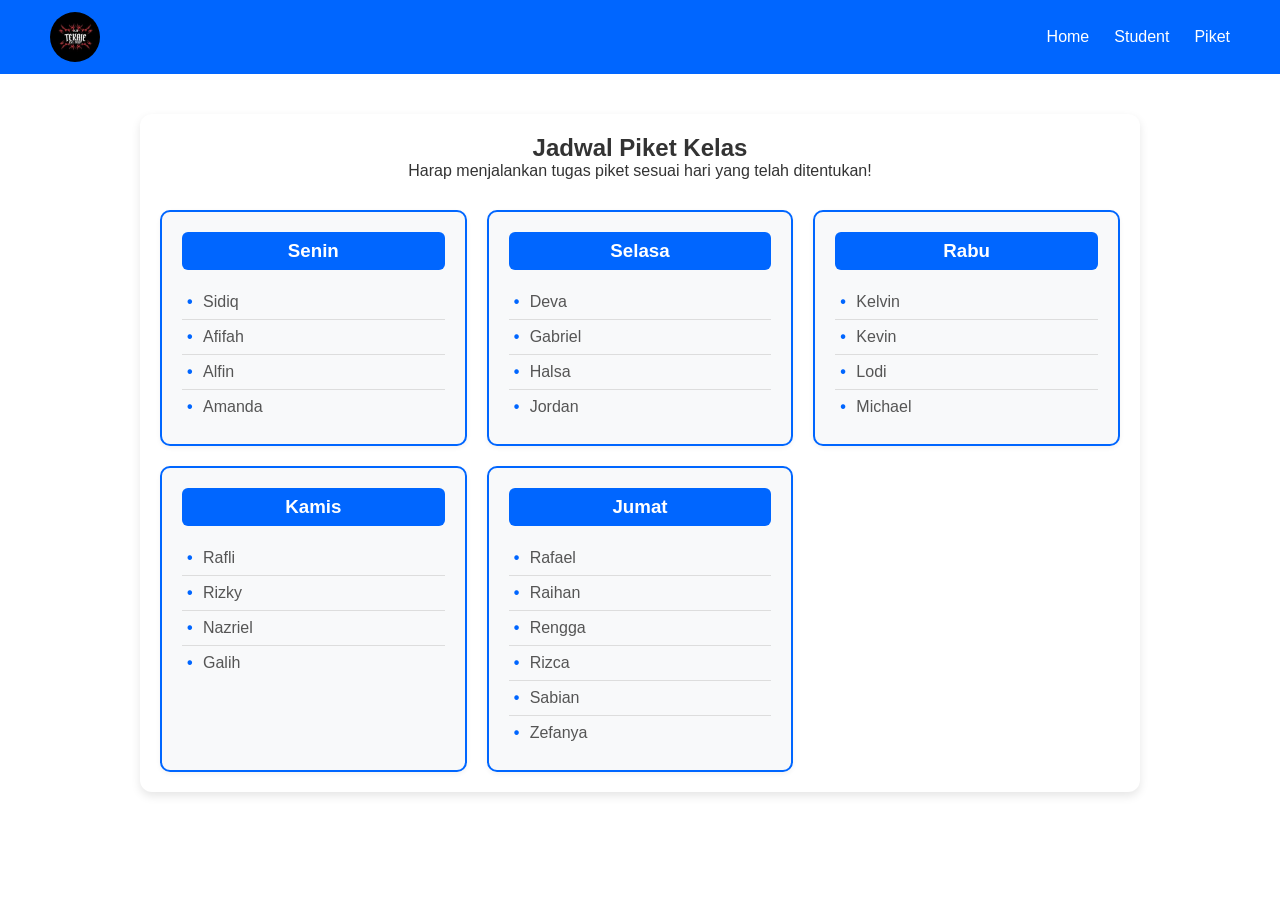
==== piket.html @ 26eb49d2 "Add files via upload" ====
<!DOCTYPE html>
<html lang="id">

<head>
    <meta charset="UTF-8">
    <meta name="viewport" content="width=device-width, initial-scale=1.0">
    <title>Jadwal Piket Kelas</title>
    <link rel="stylesheet" href="style.css">
    <style>
        /* CSS tambahan khusus tampilan daftar piket */
        .piket-container {
            max-width: 1000px;
            margin: 40px auto;
            padding: 20px;
            background-color: #ffffff;
            border-radius: 12px;
            box-shadow: 0 4px 10px rgba(0, 0, 0, 0.1);
        }

        .piket-header {
            text-align: center;
            margin-bottom: 30px;
            color: #333;
        }

        .piket-grid {
            display: grid;
            grid-template-columns: repeat(auto-fit, minmax(280px, 1fr));
            gap: 20px;
        }

        .piket-card {
            background-color: #f8f9fa;
            border: 2px solid #0066ff;
            border-radius: 10px;
            padding: 20px;
            box-shadow: 0 2px 5px rgba(0,0,0,0.05);
        }

        .piket-card h3 {
            background-color: #0066ff;
            color: white;
            padding: 8px 12px;
            border-radius: 6px;
            margin-bottom: 15px;
            text-align: center;
        }

        .piket-card ul {
            list-style: none;
            padding: 0;
        }

        .piket-card li {
            padding: 8px 0;
            border-bottom: 1px solid #ddd;
            color: #555;
            display: flex;
            align-items: center;
        }

        .piket-card li:last-child {
            border-bottom: none;
        }

        .piket-card li::before {
            content: "•";
            color: #0066ff;
            font-weight: bold;
            display: inline-block;
            width: 1em;
            margin-left: 5px;
        }
    </style>
</head>

<body>
    <!-- Navigation Bar -->
    <header class="Nav-Atas">
        <div class="Logo">
            <img src="logo12B.jpg" alt="Logo">
        </div>

        <div class="nav-konten">
            <ul class="nav-link">
                <!-- Link kembali ke Home -->
                <li><a href="index.html">Home</a></li>
                <li><a href="student.html">Student</a></li>
                <li><a href="piket.html">Piket</a></li>
            </ul>
        </div>
    </header>

    <!-- Konten Jadwal Piket -->
    <main class="piket-container">
        <div class="piket-header">
            <h2>Jadwal Piket Kelas</h2>
            <p>Harap menjalankan tugas piket sesuai hari yang telah ditentukan!</p>
        </div>

        <div class="piket-grid">
            <!-- Senin -->
            <div class="piket-card">
                <h3>Senin</h3>
                <ul>
                    <li>Sidiq</li>
                    <li>Afifah</li>
                    <li>Alfin</li>
                    <li>Amanda</li>
                </ul>
            </div>

            <!-- Selasa -->
            <div class="piket-card">
                <h3>Selasa</h3>
                <ul>
                    <li>Deva</li>
                    <li>Gabriel</li>
                    <li>Halsa</li>
                    <li>Jordan</li>
                </ul>
            </div>

            <!-- Rabu -->
            <div class="piket-card">
                <h3>Rabu</h3>
                <ul>
                    <li>Kelvin</li>
                    <li>Kevin</li>
                    <li>Lodi</li>
                    <li>Michael</li>
                </ul>
            </div>

            <!-- Kamis -->
            <div class="piket-card">
                <h3>Kamis</h3>
                <ul>
                    <li>Rafli</li>
                    <li>Rizky</li>
                    <li>Nazriel</li>
                    <li>Galih</li>
                </ul>
            </div>

            <!-- Jumat -->
            <div class="piket-card">
                <h3>Jumat</h3>
                <ul>
                    <li>Rafael</li>
                    <li>Raihan</li>
                    <li>Rengga</li>
                    <li>Rizca</li>
                    <li>Sabian</li>
                    <li>Zefanya</li>
                </ul>
            </div>
        </div>
    </main>
</body>

</html>
---- style.css ----
* {
    margin: 0;
    padding: 0;
    box-sizing: border-box;
    font-family: Arial, sans-serif;
}


.Nav-Atas {
    background-color: #0066ff;
    justify-content: space-between;
    display: flex;
    align-items: center;
    padding: 12px 50px;
}

.Logo img {
    height: 50px;
    display: block;
    border-radius: 50%;
}

.nav-konten {
    display: flex;
    align-items: center;
    gap: 25px;
}

.nav-link {
    display: flex;
    list-style: none;
    gap: 25px;
}

.nav-link a {
    color: white;
    text-decoration: none;
}

.slide-foto {
    width: 90%;
    max-width: 1000px;
    height: 500px;
    margin: 0 auto;
    position: relative;
    overflow: hidden;
    border-radius: 15px;
    background-color: #e0e0e0;
    box-shadow: 0 10px 30px rgba(0, 0, 0, 0.3)
}

.slide {
    min-width: 100%;
    height: 100%;
}

.slide.active-slide {
    display: block;
}

.slide img {
    width: 100%;
    height: 100%;
    object-fit: cover;
}

.slider-wrapper {
    display: flex;
    width: 100%;
    height: 100%;
    transition: transform 0.5s ease-in-out;
}

.panah-sebelum,
.panah-selanjutnya {
    position: absolute;
    top: 50%;
    transform: translateY(-50%);
    background-color: rgba(0, 0, 0, 0.5);
    color: white;
    border: none;
    padding: 12px 18px;
    font-size: 20px;
    cursor: pointer;
    border-radius: 50%;
    transition: 0.3s;
    z-index: 10;
}

.panah-sebelum:hover,
.panah-selanjutnya:hover {
    background-color: rgba(0, 0, 0, 0.8);
}

.panah-sebelum {
    left: 15px;
}

.panah-selanjutnya {
    right: 15px;
}

.dots-container {
    position: absolute;
    bottom: 15px;
    left: 50%;
    transform: translateX(-50%);
    display: flex;
    gap: 10px;
    z-index: 10;
}

.dot {
    width: 12px;
    height: 12px;
    background-color: rgba(255, 255, 255, 0.5);
    border-radius: 50%;
    cursor: pointer;
    transition: all 0.3s ease;
}

.dot:hover {
    background-color: rgba(255, 255, 255, 0.8);
}

.dot.active {
    background-color: #ffffff;
    width: 25px;
    border-radius: 10px;
}

/* Container Latar Belakang Foto */
.hero-section {
    width: 100%;
    /* Menggunakan gambar latar belakang (ganti nama file gambar background-mu) */
    background-image: url('foto6.jpg');
    background-size: cover;
    background-position: center;
    background-repeat: no-repeat;
    padding: 40px 0;
    /* Memberi jarak atas dan bawah kotak slider */
}
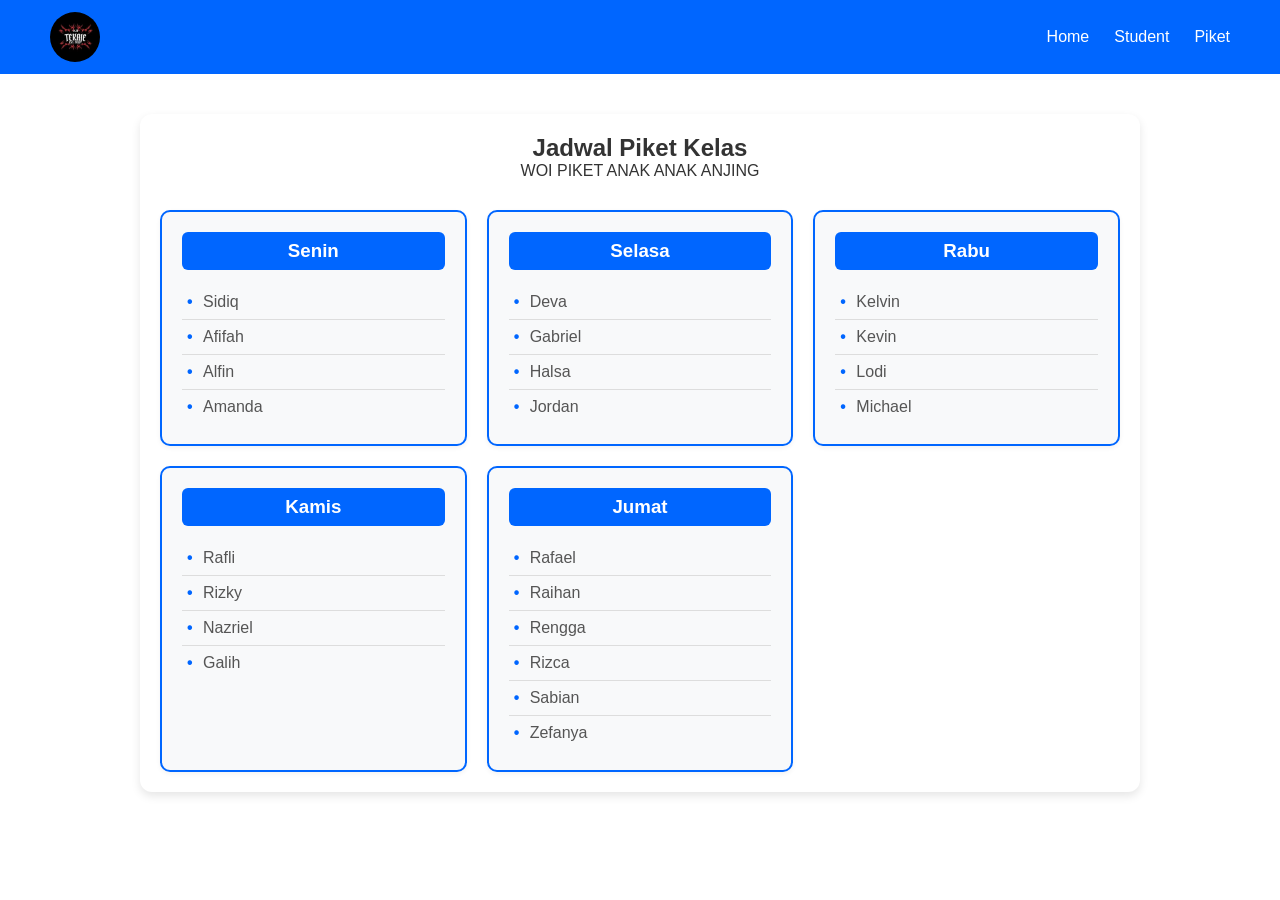
==== commit 23423e3b: "change" ====
--- a/piket.html
+++ b/piket.html
@@ -95,7 +95,7 @@
     <main class="piket-container">
         <div class="piket-header">
             <h2>Jadwal Piket Kelas</h2>
-            <p>Harap menjalankan tugas piket sesuai hari yang telah ditentukan!</p>
+            <p>WOI PIKET ANAK ANAK ANJING</p>
         </div>
 
         <div class="piket-grid">
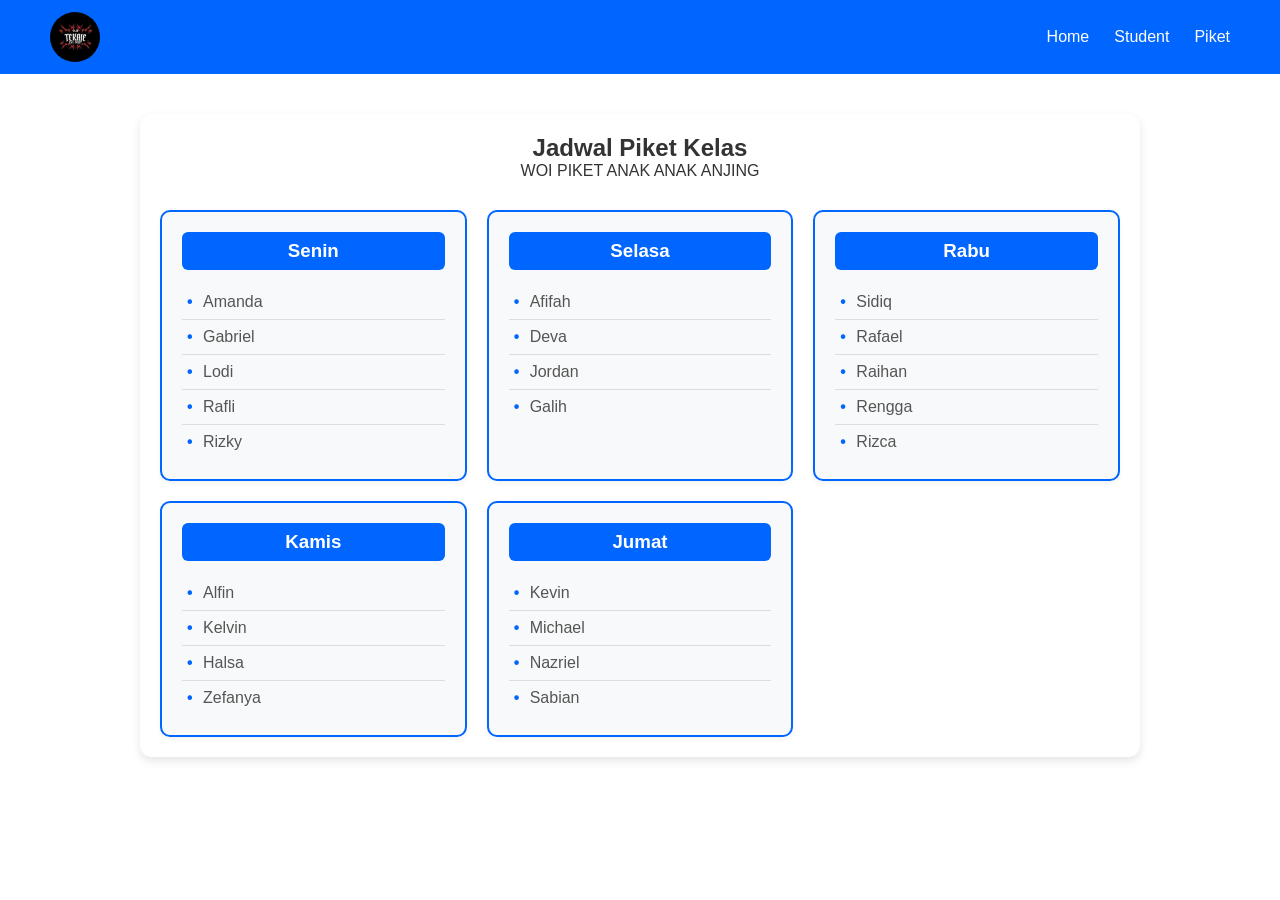
==== commit f5136737: "change" ====
--- a/piket.html
+++ b/piket.html
@@ -103,10 +103,11 @@
             <div class="piket-card">
                 <h3>Senin</h3>
                 <ul>
-                    <li>Sidiq</li>
-                    <li>Afifah</li>
-                    <li>Alfin</li>
                     <li>Amanda</li>
+                    <li>Gabriel</li>
+                    <li>Lodi</li>
+                    <li>Rafli</li>
+                    <li>Rizky</li>
                 </ul>
             </div>
 
@@ -114,10 +115,10 @@
             <div class="piket-card">
                 <h3>Selasa</h3>
                 <ul>
+                    <li>Afifah</li>
                     <li>Deva</li>
-                    <li>Gabriel</li>
-                    <li>Halsa</li>
                     <li>Jordan</li>
+                    <li>Galih</li>
                 </ul>
             </div>
 
@@ -125,10 +126,11 @@
             <div class="piket-card">
                 <h3>Rabu</h3>
                 <ul>
-                    <li>Kelvin</li>
-                    <li>Kevin</li>
-                    <li>Lodi</li>
-                    <li>Michael</li>
+                    <li>Sidiq</li>
+                    <li>Rafael</li>
+                    <li>Raihan</li>
+                    <li>Rengga</li>
+                    <li>Rizca</li>
                 </ul>
             </div>
 
@@ -136,10 +138,10 @@
             <div class="piket-card">
                 <h3>Kamis</h3>
                 <ul>
-                    <li>Rafli</li>
-                    <li>Rizky</li>
-                    <li>Nazriel</li>
-                    <li>Galih</li>
+                    <li>Alfin</li>
+                    <li>Kelvin</li>
+                    <li>Halsa</li>
+                    <li>Zefanya</li>
                 </ul>
             </div>
 
@@ -147,12 +149,10 @@
             <div class="piket-card">
                 <h3>Jumat</h3>
                 <ul>
-                    <li>Rafael</li>
-                    <li>Raihan</li>
-                    <li>Rengga</li>
-                    <li>Rizca</li>
+                    <li>Kevin</li>
+                    <li>Michael</li>
+                    <li>Nazriel</li>
                     <li>Sabian</li>
-                    <li>Zefanya</li>
                 </ul>
             </div>
         </div>
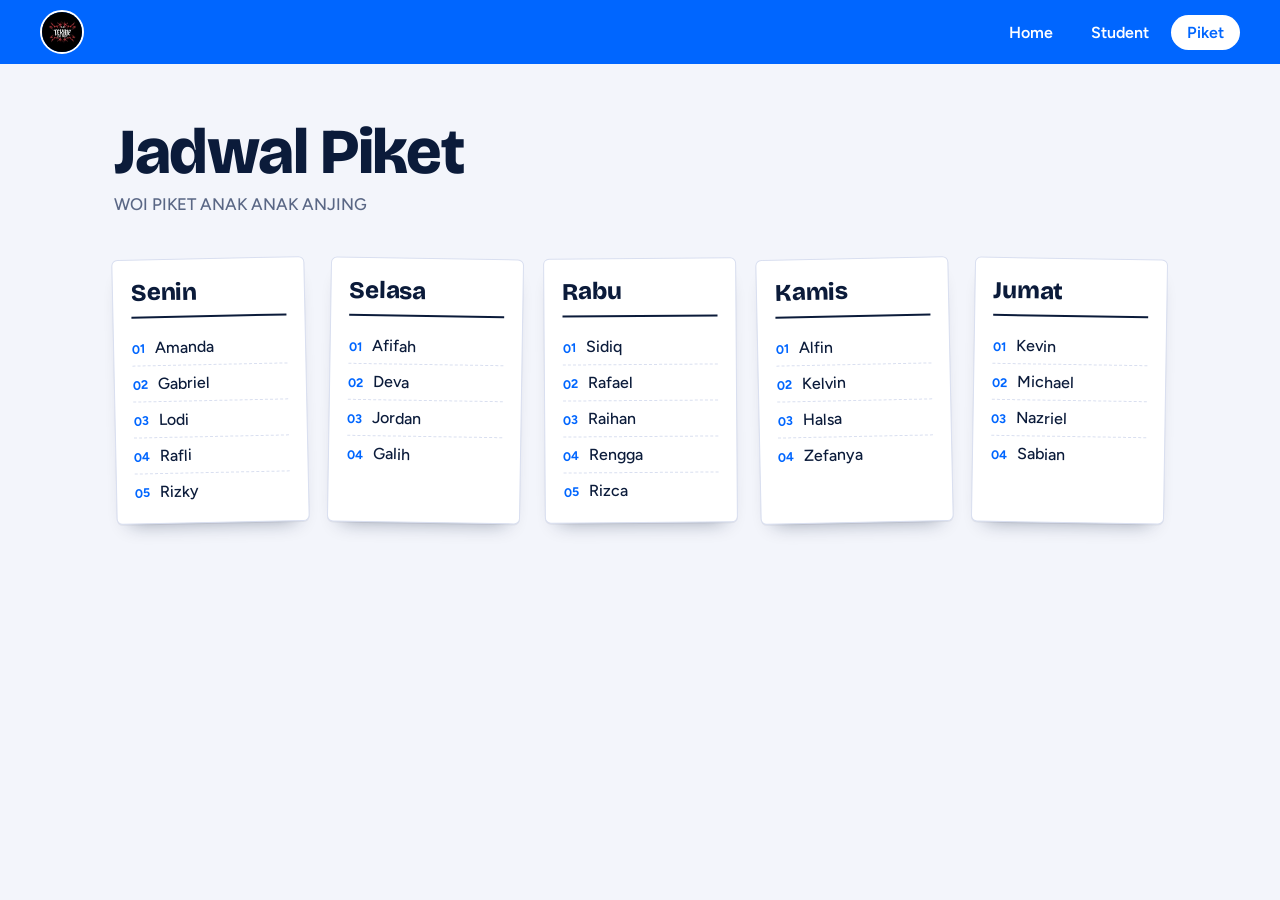
==== commit cd877055: "s" ====
--- a/piket.html
+++ b/piket.html
@@ -5,58 +5,86 @@
     <meta charset="UTF-8">
     <meta name="viewport" content="width=device-width, initial-scale=1.0">
     <title>Jadwal Piket Kelas</title>
+    <link rel="preconnect" href="https://fonts.googleapis.com">
+    <link rel="preconnect" href="https://fonts.gstatic.com" crossorigin>
+    <link href="https://fonts.googleapis.com/css2?family=Bricolage+Grotesque:opsz,wght@12..96,700;12..96,800&family=Figtree:wght@400;500;600&display=swap" rel="stylesheet">
     <link rel="stylesheet" href="style.css">
     <style>
-        /* CSS tambahan khusus tampilan daftar piket */
-        .piket-container {
-            max-width: 1000px;
-            margin: 40px auto;
-            padding: 20px;
-            background-color: #ffffff;
-            border-radius: 12px;
-            box-shadow: 0 4px 10px rgba(0, 0, 0, 0.1);
-        }
-
         .piket-header {
-            text-align: center;
-            margin-bottom: 30px;
-            color: #333;
+            max-width: 1100px;
+            margin: 0 auto;
+            padding: 56px 24px 8px;
+        }
+
+        .piket-header h2 {
+            font-family: "Bricolage Grotesque", "Segoe UI", Arial, sans-serif;
+            font-size: clamp(2.4rem, 6vw, 4rem);
+            font-weight: 800;
+            line-height: 1;
+            letter-spacing: -0.02em;
+        }
+
+        .piket-header p {
+            margin-top: 10px;
+            font-size: 1.05rem;
+            font-weight: 500;
+            color: #5a6785;
         }
 
         .piket-grid {
             display: grid;
-            grid-template-columns: repeat(auto-fit, minmax(280px, 1fr));
-            gap: 20px;
-        }
+            grid-template-columns: repeat(auto-fit, minmax(180px, 1fr));
+            gap: 30px 22px;
+            max-width: 1100px;
+            margin: 0 auto;
+            padding: 36px 24px 80px;
+            animation: rise 0.5s ease-out both;
+        }
+
+        @keyframes rise {
+            from { opacity: 0; transform: translateY(14px); }
+        }
+
+        /* Kemiringan tipis, sama seperti kartu di halaman Student */
+        .piket-card:nth-child(3n + 1) { transform: rotate(-1.2deg); }
+        .piket-card:nth-child(3n + 2) { transform: rotate(0.9deg); }
+        .piket-card:nth-child(3n)     { transform: rotate(-0.4deg); }
 
         .piket-card {
-            background-color: #f8f9fa;
-            border: 2px solid #0066ff;
-            border-radius: 10px;
-            padding: 20px;
-            box-shadow: 0 2px 5px rgba(0,0,0,0.05);
+            position: relative;
+            padding: 18px 18px 14px;
+            background-color: #fff;
+            border: 1px solid #d9dff0;
+            border-radius: 6px;
+            box-shadow:
+                0 1px 0 rgba(11, 27, 58, 0.06),
+                0 12px 20px -14px rgba(11, 27, 58, 0.45);
         }
 
         .piket-card h3 {
-            background-color: #0066ff;
-            color: white;
-            padding: 8px 12px;
-            border-radius: 6px;
-            margin-bottom: 15px;
-            text-align: center;
+            margin-bottom: 12px;
+            padding-bottom: 10px;
+            border-bottom: 2px solid var(--ink);
+            font-family: "Bricolage Grotesque", "Segoe UI", Arial, sans-serif;
+            font-size: 1.5rem;
+            font-weight: 800;
+            letter-spacing: -0.01em;
         }
 
         .piket-card ul {
             list-style: none;
-            padding: 0;
+            counter-reset: urut;
         }
 
         .piket-card li {
+            counter-increment: urut;
+            display: flex;
+            align-items: baseline;
+            gap: 10px;
             padding: 8px 0;
-            border-bottom: 1px solid #ddd;
-            color: #555;
-            display: flex;
-            align-items: center;
+            border-bottom: 1px dashed #d9dff0;
+            font-weight: 500;
+            color: var(--ink);
         }
 
         .piket-card li:last-child {
@@ -64,18 +92,44 @@
         }
 
         .piket-card li::before {
-            content: "•";
-            color: #0066ff;
-            font-weight: bold;
-            display: inline-block;
-            width: 1em;
-            margin-left: 5px;
+            content: counter(urut, decimal-leading-zero);
+            font-size: 0.78rem;
+            font-weight: 700;
+            color: var(--blue);
+        }
+
+        /* Kartu hari ini (diisi otomatis oleh script) */
+        .piket-card.hari-ini {
+            transform: rotate(0deg);
+            border: 2px solid var(--ink);
+            box-shadow: 5px 5px 0 var(--ink);
+        }
+
+        .piket-card.hari-ini::after {
+            content: "Hari ini";
+            position: absolute;
+            top: -12px;
+            right: 14px;
+            padding: 4px 11px;
+            border-radius: 999px;
+            background-color: var(--mark);
+            color: var(--ink);
+            font-size: 0.75rem;
+            font-weight: 700;
+        }
+
+        @media (max-width: 600px) {
+            .piket-header { padding: 36px 16px 4px; }
+            .piket-grid { padding: 28px 16px 64px; gap: 26px 14px; }
+        }
+
+        @media (prefers-reduced-motion: reduce) {
+            .piket-grid { animation: none; }
         }
     </style>
 </head>
 
 <body>
-    <!-- Navigation Bar -->
     <header class="Nav-Atas">
         <div class="Logo">
             <img src="logo12B.jpg" alt="Logo">
@@ -83,80 +137,85 @@
 
         <div class="nav-konten">
             <ul class="nav-link">
-                <!-- Link kembali ke Home -->
                 <li><a href="index.html">Home</a></li>
                 <li><a href="student.html">Student</a></li>
-                <li><a href="piket.html">Piket</a></li>
+                <li><a href="piket.html" class="active">Piket</a></li>
             </ul>
         </div>
     </header>
 
-    <!-- Konten Jadwal Piket -->
-    <main class="piket-container">
-        <div class="piket-header">
-            <h2>Jadwal Piket Kelas</h2>
-            <p>WOI PIKET ANAK ANAK ANJING</p>
-        </div>
-
-        <div class="piket-grid">
-            <!-- Senin -->
-            <div class="piket-card">
-                <h3>Senin</h3>
-                <ul>
-                    <li>Amanda</li>
-                    <li>Gabriel</li>
-                    <li>Lodi</li>
-                    <li>Rafli</li>
-                    <li>Rizky</li>
-                </ul>
-            </div>
-
-            <!-- Selasa -->
-            <div class="piket-card">
-                <h3>Selasa</h3>
-                <ul>
-                    <li>Afifah</li>
-                    <li>Deva</li>
-                    <li>Jordan</li>
-                    <li>Galih</li>
-                </ul>
-            </div>
-
-            <!-- Rabu -->
-            <div class="piket-card">
-                <h3>Rabu</h3>
-                <ul>
-                    <li>Sidiq</li>
-                    <li>Rafael</li>
-                    <li>Raihan</li>
-                    <li>Rengga</li>
-                    <li>Rizca</li>
-                </ul>
-            </div>
-
-            <!-- Kamis -->
-            <div class="piket-card">
-                <h3>Kamis</h3>
-                <ul>
-                    <li>Alfin</li>
-                    <li>Kelvin</li>
-                    <li>Halsa</li>
-                    <li>Zefanya</li>
-                </ul>
-            </div>
-
-            <!-- Jumat -->
-            <div class="piket-card">
-                <h3>Jumat</h3>
-                <ul>
-                    <li>Kevin</li>
-                    <li>Michael</li>
-                    <li>Nazriel</li>
-                    <li>Sabian</li>
-                </ul>
-            </div>
+    <section class="piket-header">
+        <h2>Jadwal Piket</h2>
+        <p>WOI PIKET ANAK ANAK ANJING</p>
+    </section>
+
+    <main class="piket-grid">
+        <div class="piket-card">
+            <h3>Senin</h3>
+            <ul>
+                <li>Amanda</li>
+                <li>Gabriel</li>
+                <li>Lodi</li>
+                <li>Rafli</li>
+                <li>Rizky</li>
+            </ul>
+        </div>
+
+        <div class="piket-card">
+            <h3>Selasa</h3>
+            <ul>
+                <li>Afifah</li>
+                <li>Deva</li>
+                <li>Jordan</li>
+                <li>Galih</li>
+            </ul>
+        </div>
+
+        <div class="piket-card">
+            <h3>Rabu</h3>
+            <ul>
+                <li>Sidiq</li>
+                <li>Rafael</li>
+                <li>Raihan</li>
+                <li>Rengga</li>
+                <li>Rizca</li>
+            </ul>
+        </div>
+
+        <div class="piket-card">
+            <h3>Kamis</h3>
+            <ul>
+                <li>Alfin</li>
+                <li>Kelvin</li>
+                <li>Halsa</li>
+                <li>Zefanya</li>
+            </ul>
+        </div>
+
+        <div class="piket-card">
+            <h3>Jumat</h3>
+            <ul>
+                <li>Kevin</li>
+                <li>Michael</li>
+                <li>Nazriel</li>
+                <li>Sabian</li>
+            </ul>
         </div>
     </main>
+
+    <script>
+        // Tandai kartu piket untuk hari ini (Senin-Jumat)
+        (function () {
+            const nama = ["Minggu", "Senin", "Selasa", "Rabu", "Kamis", "Jumat", "Sabtu"];
+            const hariIni = nama[new Date().getDay()];
+
+            document.querySelectorAll(".piket-card").forEach(function (card) {
+                if (card.querySelector("h3").textContent.trim() === hariIni) {
+                    card.classList.add("hari-ini");
+                }
+            });
+        })();
+    </script>
 </body>
 
-</html>
+</html>
--- a/style.css
+++ b/style.css
@@ -1,52 +1,144 @@
+/* ============ Token ============ */
+:root {
+    --ink: #0b1b3a;
+    --blue: #0066ff;
+    --paper: #f3f5fb;
+    --mark: #ffd23f;
+}
+
 * {
+    box-sizing: border-box;
     margin: 0;
     padding: 0;
-    box-sizing: border-box;
-    font-family: Arial, sans-serif;
-}
-
-
+}
+
+body {
+    font-family: "Figtree", "Segoe UI", Arial, sans-serif;
+    background-color: var(--paper);
+    color: var(--ink);
+    min-height: 100vh;
+}
+
+/* ============ Navigasi ============ */
 .Nav-Atas {
-    background-color: #0066ff;
+    position: sticky;
+    top: 0;
+    z-index: 50;
+    display: flex;
+    align-items: center;
     justify-content: space-between;
+    padding: 10px 40px;
+    background-color: var(--blue);
+}
+
+.Logo img {
+    display: block;
+    height: 44px;
+    width: 44px;
+    object-fit: cover;
+    border-radius: 50%;
+    border: 2px solid #fff;
+}
+
+.nav-konten {
     display: flex;
     align-items: center;
-    padding: 12px 50px;
-}
-
-.Logo img {
-    height: 50px;
-    display: block;
-    border-radius: 50%;
-}
-
-.nav-konten {
-    display: flex;
-    align-items: center;
-    gap: 25px;
 }
 
 .nav-link {
     display: flex;
+    gap: 6px;
     list-style: none;
-    gap: 25px;
 }
 
 .nav-link a {
-    color: white;
+    display: block;
+    padding: 8px 16px;
+    border-radius: 999px;
+    color: #fff;
     text-decoration: none;
-}
-
-.slide-foto {
+    font-weight: 600;
+    transition: background-color 0.2s ease;
+}
+
+.nav-link a:hover {
+    background-color: rgba(255, 255, 255, 0.18);
+}
+
+.nav-link a.active {
+    background-color: #fff;
+    color: var(--blue);
+}
+
+.nav-link a:focus-visible {
+    outline: 3px solid #fff;
+    outline-offset: 2px;
+}
+
+/* ============ Hero ============ */
+.hero-section {
+    position: relative;
+    width: 100%;
+    padding: 56px 20px 72px;
+    background-image: url('foto6.jpg');
+    background-size: cover;
+    background-position: center;
+    background-repeat: no-repeat;
+}
+
+/* Lapisan gelap supaya tulisan tetap terbaca di atas foto */
+.hero-section::before {
+    content: "";
+    position: absolute;
+    inset: 0;
+    background: linear-gradient(180deg, rgba(11, 27, 58, 0.78), rgba(11, 27, 58, 0.55));
+}
+
+.hero-teks {
+    position: relative;
+    z-index: 1;
     width: 90%;
     max-width: 1000px;
-    height: 500px;
+    margin: 0 auto 28px;
+    color: #fff;
+}
+
+.hero-teks h1 {
+    font-family: "Bricolage Grotesque", "Segoe UI", Arial, sans-serif;
+    font-size: clamp(2.6rem, 7vw, 4.6rem);
+    font-weight: 800;
+    line-height: 1;
+    letter-spacing: -0.02em;
+}
+
+.hero-teks p {
+    margin-top: 10px;
+    font-size: 1.1rem;
+    font-weight: 500;
+    color: rgba(255, 255, 255, 0.85);
+}
+
+/* ============ Slider ============ */
+.slide-foto {
+    position: relative;
+    z-index: 1;
+    width: 90%;
+    max-width: 1000px;
+    height: clamp(240px, 55vw, 520px);
     margin: 0 auto;
-    position: relative;
     overflow: hidden;
-    border-radius: 15px;
-    background-color: #e0e0e0;
-    box-shadow: 0 10px 30px rgba(0, 0, 0, 0.3)
+    border: 10px solid #fff;
+    border-radius: 6px;
+    background-color: #fff;
+    box-shadow: 0 24px 40px -16px rgba(0, 0, 0, 0.6);
+    transform: rotate(-0.6deg);
+}
+
+.slider-wrapper {
+    display: flex;
+    width: 100%;
+    height: 100%;
+    transition: transform 0.5s ease-in-out;
 }
 
 .slide {
@@ -59,84 +151,108 @@
 }
 
 .slide img {
+    display: block;
     width: 100%;
     height: 100%;
     object-fit: cover;
-}
-
-.slider-wrapper {
-    display: flex;
-    width: 100%;
-    height: 100%;
-    transition: transform 0.5s ease-in-out;
 }
 
 .panah-sebelum,
 .panah-selanjutnya {
     position: absolute;
     top: 50%;
+    z-index: 10;
     transform: translateY(-50%);
-    background-color: rgba(0, 0, 0, 0.5);
-    color: white;
-    border: none;
-    padding: 12px 18px;
-    font-size: 20px;
+    width: 44px;
+    height: 44px;
+    display: flex;
+    align-items: center;
+    justify-content: center;
+    padding: 0;
+    border: 2px solid #fff;
+    border-radius: 10px;
+    background-color: var(--ink);
+    color: #fff;
+    font-size: 18px;
     cursor: pointer;
-    border-radius: 50%;
-    transition: 0.3s;
-    z-index: 10;
+    transition: background-color 0.2s ease;
 }
 
 .panah-sebelum:hover,
 .panah-selanjutnya:hover {
-    background-color: rgba(0, 0, 0, 0.8);
+    background-color: var(--blue);
+}
+
+.panah-sebelum:focus-visible,
+.panah-selanjutnya:focus-visible,
+.dot:focus-visible {
+    outline: 3px solid var(--mark);
+    outline-offset: 2px;
 }
 
 .panah-sebelum {
-    left: 15px;
+    left: 14px;
 }
 
 .panah-selanjutnya {
-    right: 15px;
+    right: 14px;
 }
 
 .dots-container {
     position: absolute;
-    bottom: 15px;
+    bottom: 14px;
     left: 50%;
+    z-index: 10;
     transform: translateX(-50%);
     display: flex;
-    gap: 10px;
-    z-index: 10;
+    gap: 8px;
+    padding: 7px 12px;
+    border-radius: 999px;
+    background-color: rgba(11, 27, 58, 0.55);
 }
 
 .dot {
-    width: 12px;
-    height: 12px;
-    background-color: rgba(255, 255, 255, 0.5);
-    border-radius: 50%;
+    width: 10px;
+    height: 10px;
+    border-radius: 999px;
+    background-color: rgba(255, 255, 255, 0.55);
     cursor: pointer;
     transition: all 0.3s ease;
 }
 
 .dot:hover {
-    background-color: rgba(255, 255, 255, 0.8);
+    background-color: rgba(255, 255, 255, 0.9);
 }
 
 .dot.active {
-    background-color: #ffffff;
-    width: 25px;
-    border-radius: 10px;
-}
-
-/* Container Latar Belakang Foto */
-.hero-section {
-    width: 100%;
-    /* Menggunakan gambar latar belakang (ganti nama file gambar background-mu) */
-    background-image: url('foto6.jpg');
-    background-size: cover;
-    background-position: center;
-    background-repeat: no-repeat;
-    padding: 40px 0;
-    /* Memberi jarak atas dan bawah kotak slider */
-}+    width: 24px;
+    background-color: var(--mark);
+}
+
+/* ============ HP ============ */
+@media (max-width: 600px) {
+    .Nav-Atas {
+        padding: 10px 16px;
+    }
+
+    .hero-section {
+        padding: 36px 12px 48px;
+    }
+
+    .slide-foto {
+        border-width: 6px;
+    }
+
+    .panah-sebelum,
+    .panah-selanjutnya {
+        width: 38px;
+        height: 38px;
+    }
+}
+
+@media (prefers-reduced-motion: reduce) {
+    * {
+        transition: none !important;
+    }
+}
+
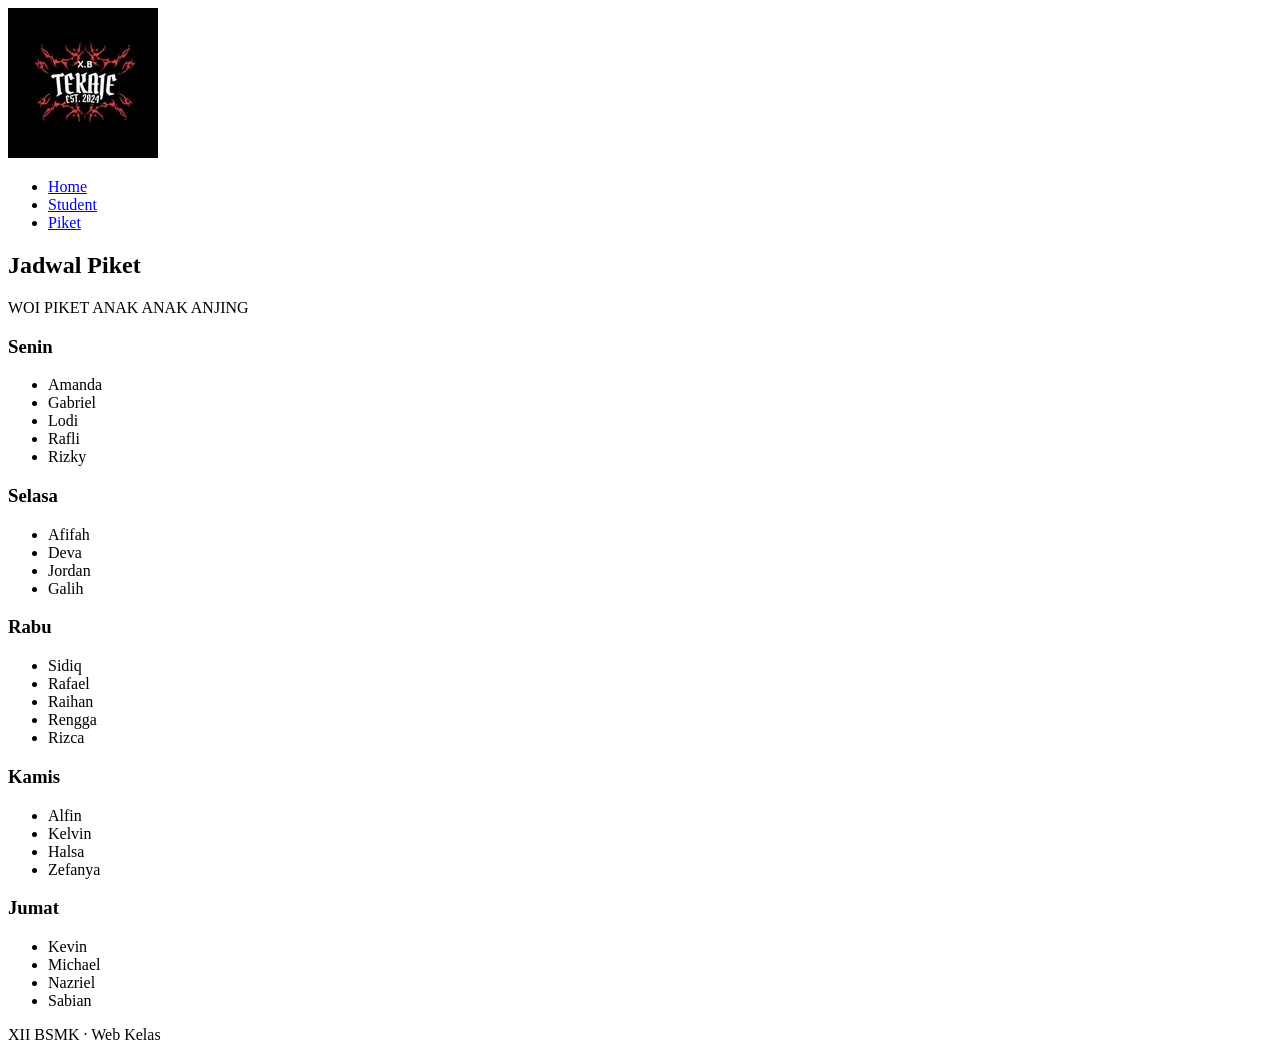
==== commit 444e0031: "s" ====
--- a/piket.html
+++ b/piket.html
@@ -8,125 +8,7 @@
     <link rel="preconnect" href="https://fonts.googleapis.com">
     <link rel="preconnect" href="https://fonts.gstatic.com" crossorigin>
     <link href="https://fonts.googleapis.com/css2?family=Bricolage+Grotesque:opsz,wght@12..96,700;12..96,800&family=Figtree:wght@400;500;600&display=swap" rel="stylesheet">
-    <link rel="stylesheet" href="style.css">
-    <style>
-        .piket-header {
-            max-width: 1100px;
-            margin: 0 auto;
-            padding: 56px 24px 8px;
-        }
-
-        .piket-header h2 {
-            font-family: "Bricolage Grotesque", "Segoe UI", Arial, sans-serif;
-            font-size: clamp(2.4rem, 6vw, 4rem);
-            font-weight: 800;
-            line-height: 1;
-            letter-spacing: -0.02em;
-        }
-
-        .piket-header p {
-            margin-top: 10px;
-            font-size: 1.05rem;
-            font-weight: 500;
-            color: #5a6785;
-        }
-
-        .piket-grid {
-            display: grid;
-            grid-template-columns: repeat(auto-fit, minmax(180px, 1fr));
-            gap: 30px 22px;
-            max-width: 1100px;
-            margin: 0 auto;
-            padding: 36px 24px 80px;
-            animation: rise 0.5s ease-out both;
-        }
-
-        @keyframes rise {
-            from { opacity: 0; transform: translateY(14px); }
-        }
-
-        /* Kemiringan tipis, sama seperti kartu di halaman Student */
-        .piket-card:nth-child(3n + 1) { transform: rotate(-1.2deg); }
-        .piket-card:nth-child(3n + 2) { transform: rotate(0.9deg); }
-        .piket-card:nth-child(3n)     { transform: rotate(-0.4deg); }
-
-        .piket-card {
-            position: relative;
-            padding: 18px 18px 14px;
-            background-color: #fff;
-            border: 1px solid #d9dff0;
-            border-radius: 6px;
-            box-shadow:
-                0 1px 0 rgba(11, 27, 58, 0.06),
-                0 12px 20px -14px rgba(11, 27, 58, 0.45);
-        }
-
-        .piket-card h3 {
-            margin-bottom: 12px;
-            padding-bottom: 10px;
-            border-bottom: 2px solid var(--ink);
-            font-family: "Bricolage Grotesque", "Segoe UI", Arial, sans-serif;
-            font-size: 1.5rem;
-            font-weight: 800;
-            letter-spacing: -0.01em;
-        }
-
-        .piket-card ul {
-            list-style: none;
-            counter-reset: urut;
-        }
-
-        .piket-card li {
-            counter-increment: urut;
-            display: flex;
-            align-items: baseline;
-            gap: 10px;
-            padding: 8px 0;
-            border-bottom: 1px dashed #d9dff0;
-            font-weight: 500;
-            color: var(--ink);
-        }
-
-        .piket-card li:last-child {
-            border-bottom: none;
-        }
-
-        .piket-card li::before {
-            content: counter(urut, decimal-leading-zero);
-            font-size: 0.78rem;
-            font-weight: 700;
-            color: var(--blue);
-        }
-
-        /* Kartu hari ini (diisi otomatis oleh script) */
-        .piket-card.hari-ini {
-            transform: rotate(0deg);
-            border: 2px solid var(--ink);
-            box-shadow: 5px 5px 0 var(--ink);
-        }
-
-        .piket-card.hari-ini::after {
-            content: "Hari ini";
-            position: absolute;
-            top: -12px;
-            right: 14px;
-            padding: 4px 11px;
-            border-radius: 999px;
-            background-color: var(--mark);
-            color: var(--ink);
-            font-size: 0.75rem;
-            font-weight: 700;
-        }
-
-        @media (max-width: 600px) {
-            .piket-header { padding: 36px 16px 4px; }
-            .piket-grid { padding: 28px 16px 64px; gap: 26px 14px; }
-        }
-
-        @media (prefers-reduced-motion: reduce) {
-            .piket-grid { animation: none; }
-        }
-    </style>
+    <link rel="stylesheet" href="tema.css">
 </head>
 
 <body>
@@ -203,6 +85,8 @@
         </div>
     </main>
 
+  <footer class="footer">XII BSMK &middot; Web Kelas</footer>
+
     <script>
         // Tandai kartu piket untuk hari ini (Senin-Jumat)
         (function () {
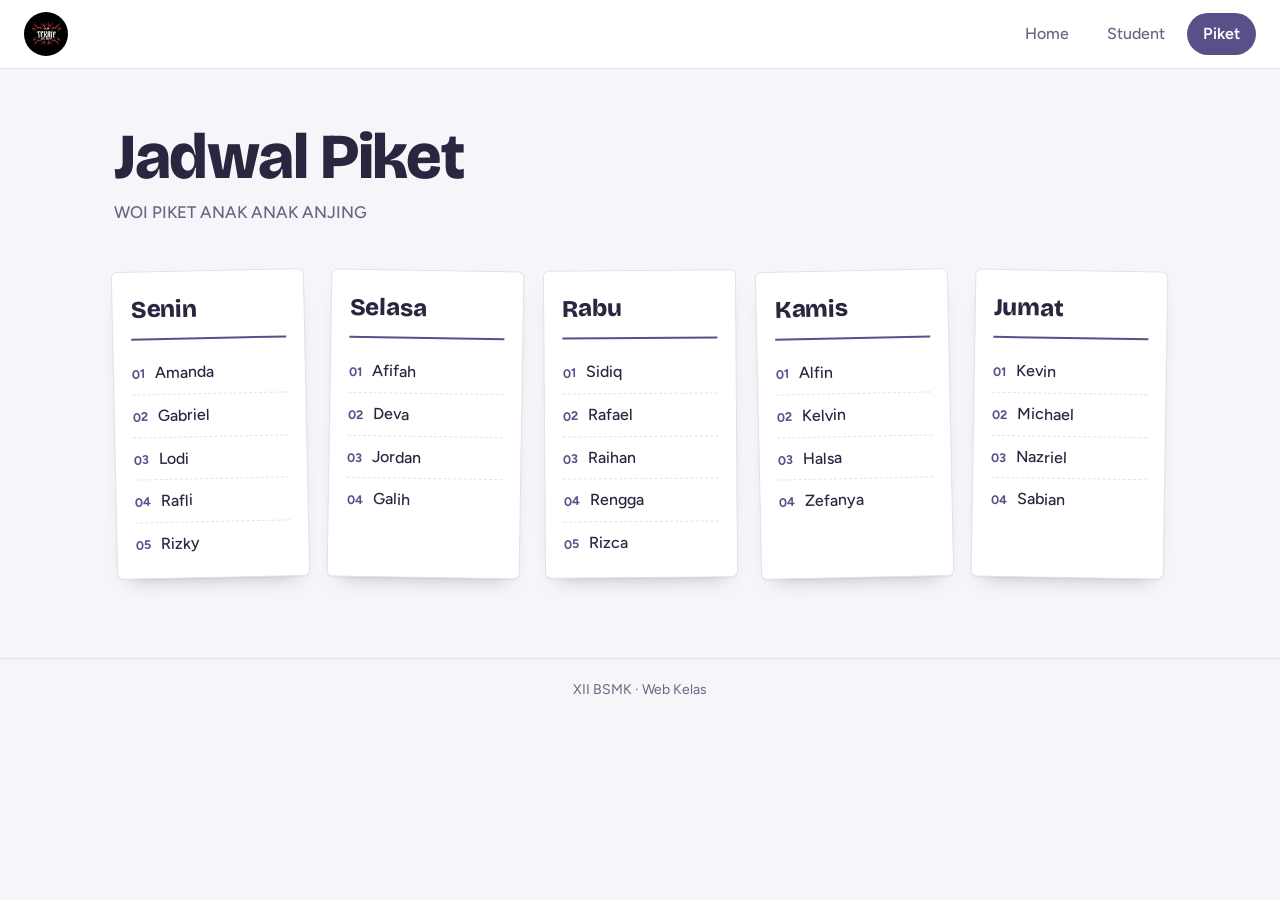
==== commit 7a58893d: "s" ====
--- a/piket.html
+++ b/piket.html
@@ -8,7 +8,7 @@
     <link rel="preconnect" href="https://fonts.googleapis.com">
     <link rel="preconnect" href="https://fonts.gstatic.com" crossorigin>
     <link href="https://fonts.googleapis.com/css2?family=Bricolage+Grotesque:opsz,wght@12..96,700;12..96,800&family=Figtree:wght@400;500;600&display=swap" rel="stylesheet">
-    <link rel="stylesheet" href="tema.css">
+    <link rel="stylesheet" href="style3.css">
 </head>
 
 <body>
--- a/style3.css
+++ b/style3.css
@@ -0,0 +1,69 @@
+/* Tema kalem XII BSMK - dipakai index.html, student.html, piket.html */
+:root{
+  --bg:#F7F5FA; --panel:#FFFFFF; --line:#E4E0EC;
+  --text:#2B2540; --muted:#6B6680; --primary:#5B4F8A; --accent:#B8AED6;
+}
+*,*::before,*::after{box-sizing:border-box}
+body{margin:0;background:var(--bg);color:var(--text);font:16px/1.6 "Figtree","Segoe UI",system-ui,sans-serif}
+a{color:inherit;text-decoration:none}
+ul,h1,h2,h3,p{margin:0;padding:0}
+a:focus-visible,button:focus-visible{outline:2px solid var(--primary);outline-offset:3px}
+
+/* Navigasi atas */
+.Nav-Atas{display:flex;align-items:center;justify-content:space-between;gap:16px;flex-wrap:wrap;padding:12px 24px;background:var(--panel);border-bottom:1px solid var(--line)}
+.Logo img{display:block;width:44px;height:44px;border-radius:50%;object-fit:cover}
+.nav-link{display:flex;gap:6px;list-style:none}
+.nav-link a{display:block;padding:8px 16px;border-radius:999px;color:var(--muted);font-weight:500}
+.nav-link a:hover{color:var(--text)}
+.nav-link a.active{background:var(--primary);color:#fff;font-weight:600}
+
+/* Footer */
+.footer{border-top:1px solid var(--line);padding:20px 24px;text-align:center;color:var(--muted);font-size:14px}
+
+/* Judul halaman (Student dan Piket) */
+.header,.piket-header{max-width:1100px;margin:0 auto;padding:56px 24px 8px}
+.header h2,.piket-header h2{font-family:"Bricolage Grotesque","Segoe UI",Arial,sans-serif;font-size:clamp(2.4rem,6vw,4rem);font-weight:800;line-height:1;letter-spacing:-.02em}
+.header .sub,.piket-header p{margin-top:10px;font-size:1.05rem;font-weight:500;color:var(--muted)}
+
+/* Student */
+.search-box-container{margin-top:24px;max-width:420px}
+#studentSearch{width:100%;padding:12px 16px;border:1px solid var(--line);border-radius:10px;background:var(--panel);color:var(--text);font:inherit}
+#studentSearch:focus{outline:2px solid var(--primary);outline-offset:2px;border-color:var(--primary)}
+#noResult{margin-top:14px;color:var(--muted)}
+.card-container{display:grid;grid-template-columns:repeat(auto-fill,minmax(210px,1fr));gap:30px 22px;max-width:1100px;margin:0 auto;padding:36px 24px 80px}
+.card-container>:nth-child(3n+1){transform:rotate(-1.2deg)}
+.card-container>:nth-child(3n+2){transform:rotate(.9deg)}
+.card-container>:nth-child(3n){transform:rotate(-.4deg)}
+.card-link{display:block}
+.card{height:100%;overflow:hidden;background:var(--panel);border:1px solid var(--line);border-radius:6px;box-shadow:0 1px 0 rgba(43,37,64,.05),0 12px 20px -14px rgba(43,37,64,.35);transition:transform .2s}
+.card:hover{transform:translateY(-3px) rotate(0)}
+.avatar-wrapper{aspect-ratio:1/1;background:#ECE8F4}
+.avatar{display:block;width:100%;height:100%;object-fit:cover}
+.card-content{padding:14px 16px 16px}
+.card-content h3{margin-bottom:4px;font-family:"Bricolage Grotesque","Segoe UI",Arial,sans-serif;font-size:1.3rem;font-weight:800;letter-spacing:-.01em}
+.card-content p{color:var(--muted);font-size:.95rem}
+
+/* Piket */
+.piket-grid{display:grid;grid-template-columns:repeat(auto-fit,minmax(180px,1fr));gap:30px 22px;max-width:1100px;margin:0 auto;padding:36px 24px 80px;animation:rise .5s ease-out both}
+@keyframes rise{from{opacity:0;transform:translateY(14px)}}
+.piket-card:nth-child(3n+1){transform:rotate(-1.2deg)}
+.piket-card:nth-child(3n+2){transform:rotate(.9deg)}
+.piket-card:nth-child(3n){transform:rotate(-.4deg)}
+.piket-card{position:relative;padding:18px 18px 14px;background:var(--panel);border:1px solid var(--line);border-radius:6px;box-shadow:0 1px 0 rgba(43,37,64,.05),0 12px 20px -14px rgba(43,37,64,.35)}
+.piket-card h3{margin-bottom:12px;padding-bottom:10px;border-bottom:2px solid var(--primary);font-family:"Bricolage Grotesque","Segoe UI",Arial,sans-serif;font-size:1.5rem;font-weight:800;letter-spacing:-.01em}
+.piket-card ul{list-style:none;counter-reset:urut}
+.piket-card li{counter-increment:urut;display:flex;align-items:baseline;gap:10px;padding:8px 0;border-bottom:1px dashed var(--line);font-weight:500}
+.piket-card li:last-child{border-bottom:none}
+.piket-card li::before{content:counter(urut,decimal-leading-zero);font-size:.78rem;font-weight:700;color:var(--primary)}
+.piket-card.hari-ini{transform:rotate(0);border:2px solid var(--primary);box-shadow:5px 5px 0 var(--accent)}
+.piket-card.hari-ini::after{content:"Hari ini";position:absolute;top:-12px;right:14px;padding:4px 11px;border-radius:999px;background:var(--primary);color:#fff;font-size:.75rem;font-weight:700}
+
+@media (max-width:600px){
+  .Nav-Atas{padding:12px 16px}
+  .header,.piket-header{padding:36px 16px 4px}
+  .card-container,.piket-grid{padding:28px 16px 64px;gap:26px 14px}
+}
+@media (prefers-reduced-motion:reduce){
+  .piket-grid{animation:none}
+  .card{transition:none}
+}
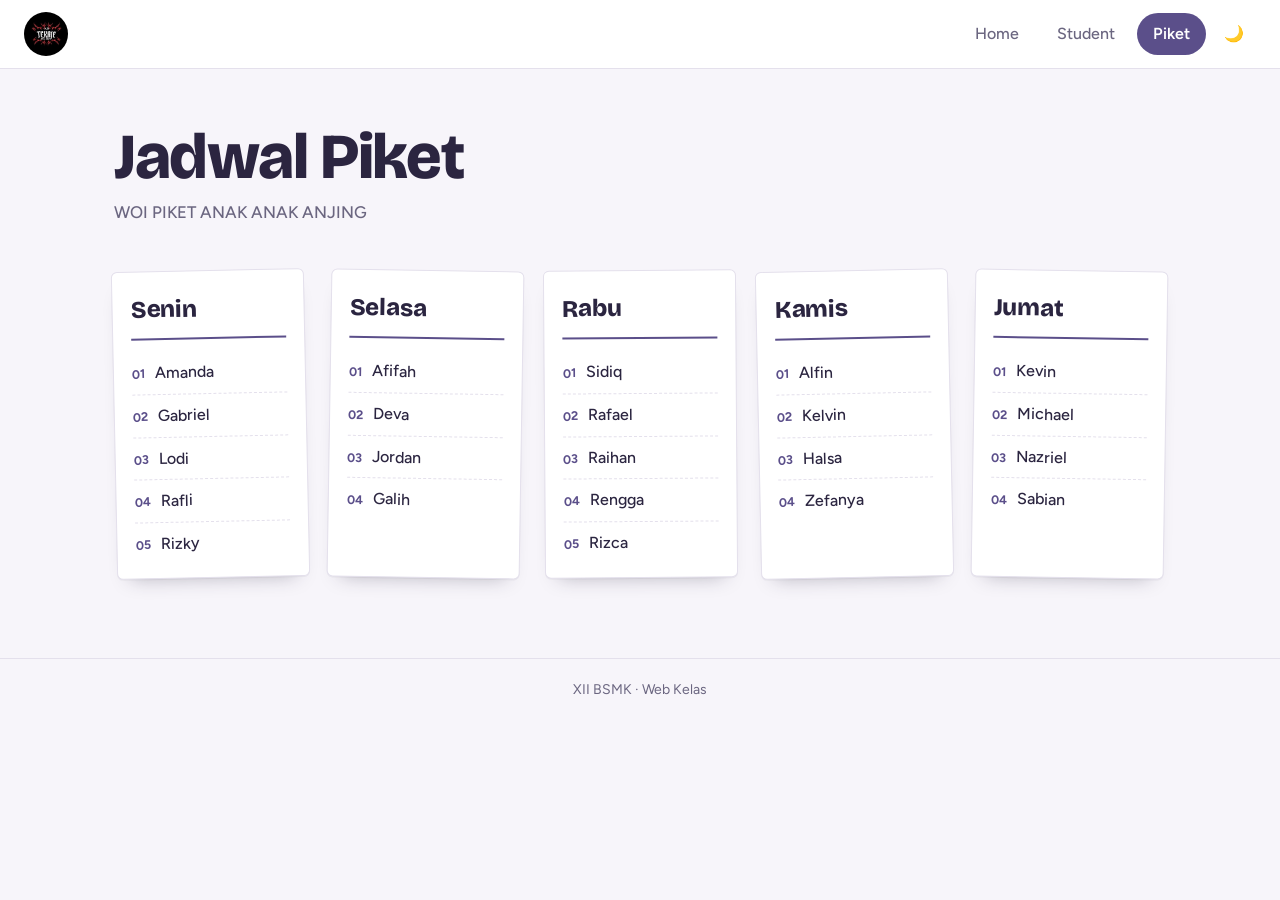
==== commit aca7a3c6: "s" ====
--- a/piket.html
+++ b/piket.html
@@ -9,6 +9,7 @@
     <link rel="preconnect" href="https://fonts.gstatic.com" crossorigin>
     <link href="https://fonts.googleapis.com/css2?family=Bricolage+Grotesque:opsz,wght@12..96,700;12..96,800&family=Figtree:wght@400;500;600&display=swap" rel="stylesheet">
     <link rel="stylesheet" href="style3.css">
+    <script src="mode.js"></script>
 </head>
 
 <body>
--- a/style3.css
+++ b/style3.css
@@ -1,7 +1,24 @@
 /* Tema kalem XII BSMK - dipakai index.html, student.html, piket.html */
 :root{
+  color-scheme:light;
   --bg:#F7F5FA; --panel:#FFFFFF; --line:#E4E0EC;
   --text:#2B2540; --muted:#6B6680; --primary:#5B4F8A; --accent:#B8AED6;
+  --on-primary:#fff; --soft:#ECE8F4; --dot:#D4CEE3; --ctl-bg:rgba(255,255,255,.9); --confetti-base:#EFE9FA;
+}
+/* Mode gelap: otomatis mengikuti HP/laptop, atau pilihan tombol (data-theme) */
+@media (prefers-color-scheme:dark){
+  :root:not([data-theme="light"]){
+    color-scheme:dark;
+    --bg:#14111F; --panel:#1D1930; --line:#322C4D;
+    --text:#ECE9F7; --muted:#A8A3BE; --primary:#A79CE3; --accent:#4B4275;
+    --on-primary:#1A1530; --soft:#2A2442; --dot:#3D3660; --ctl-bg:rgba(29,25,48,.9); --confetti-base:#2A2442;
+  }
+}
+:root[data-theme="dark"]{
+  color-scheme:dark;
+  --bg:#14111F; --panel:#1D1930; --line:#322C4D;
+  --text:#ECE9F7; --muted:#A8A3BE; --primary:#A79CE3; --accent:#4B4275;
+  --on-primary:#1A1530; --soft:#2A2442; --dot:#3D3660; --ctl-bg:rgba(29,25,48,.9); --confetti-base:#2A2442;
 }
 *,*::before,*::after{box-sizing:border-box}
 body{margin:0;background:var(--bg);color:var(--text);font:16px/1.6 "Figtree","Segoe UI",system-ui,sans-serif}
@@ -15,7 +32,7 @@
 .nav-link{display:flex;gap:6px;list-style:none}
 .nav-link a{display:block;padding:8px 16px;border-radius:999px;color:var(--muted);font-weight:500}
 .nav-link a:hover{color:var(--text)}
-.nav-link a.active{background:var(--primary);color:#fff;font-weight:600}
+.nav-link a.active{background:var(--primary);color:var(--on-primary);font-weight:600}
 
 /* Footer */
 .footer{border-top:1px solid var(--line);padding:20px 24px;text-align:center;color:var(--muted);font-size:14px}
@@ -37,7 +54,21 @@
 .card-link{display:block}
 .card{height:100%;overflow:hidden;background:var(--panel);border:1px solid var(--line);border-radius:6px;box-shadow:0 1px 0 rgba(43,37,64,.05),0 12px 20px -14px rgba(43,37,64,.35);transition:transform .2s}
 .card:hover{transform:translateY(-3px) rotate(0)}
-.avatar-wrapper{aspect-ratio:1/1;background:#ECE8F4}
+.card-container>.card-ultah{transform:rotate(0)}
+.card-ultah{
+  border:8px solid transparent;
+  background:
+    linear-gradient(var(--panel),var(--panel)),
+    radial-gradient(circle at 3px 3px,#F472B6 0 3px,transparent 3.5px) 0 0/16px 16px,
+    radial-gradient(circle at 11px 6px,#38BDF8 0 3px,transparent 3.5px) 0 0/16px 16px,
+    radial-gradient(circle at 6px 12px,#FACC15 0 3px,transparent 3.5px) 0 0/16px 16px,
+    radial-gradient(circle at 13px 13px,#A78BFA 0 3px,transparent 3.5px) 0 0/16px 16px,
+    linear-gradient(var(--confetti-base),var(--confetti-base));
+  background-origin:border-box;
+  background-clip:padding-box,border-box,border-box,border-box,border-box,border-box;
+  box-shadow:0 10px 24px -10px rgba(91,79,138,.55);
+}
+.avatar-wrapper{aspect-ratio:1/1;background:var(--soft)}
 .avatar{display:block;width:100%;height:100%;object-fit:cover}
 .card-content{padding:14px 16px 16px}
 .card-content h3{margin-bottom:4px;font-family:"Bricolage Grotesque","Segoe UI",Arial,sans-serif;font-size:1.3rem;font-weight:800;letter-spacing:-.01em}
@@ -61,9 +92,23 @@
 @media (max-width:600px){
   .Nav-Atas{padding:12px 16px}
   .header,.piket-header{padding:36px 16px 4px}
-  .card-container,.piket-grid{padding:28px 16px 64px;gap:26px 14px}
+  .piket-grid{padding:28px 16px 64px;gap:26px 14px}
+  .card-container{grid-template-columns:repeat(2,minmax(0,1fr));gap:14px 12px;padding:24px 12px 56px}
+  .card-container>*{transform:none}
+  .avatar-wrapper{aspect-ratio:4/3}
+  .avatar{object-position:center 20%}
+  .card-content{padding:10px 10px 12px}
+  .card-content h3{font-size:1.05rem}
+  .card-content p{font-size:.8rem;line-height:1.4}
 }
 @media (prefers-reduced-motion:reduce){
   .piket-grid{animation:none}
   .card{transition:none}
-}+}
+
+/* Penyesuaian mode gelap untuk slideshow di Home + tombol ganti tema */
+:root .ctl{background:var(--ctl-bg);color:var(--primary)}
+:root .dots button{background:var(--dot)}
+:root .dots button.on{background:var(--primary)}
+.tema-toggle{display:block;padding:8px 12px;border:0;border-radius:999px;background:transparent;font:inherit;line-height:1.6;cursor:pointer}
+.tema-toggle:hover{background:var(--line)}
